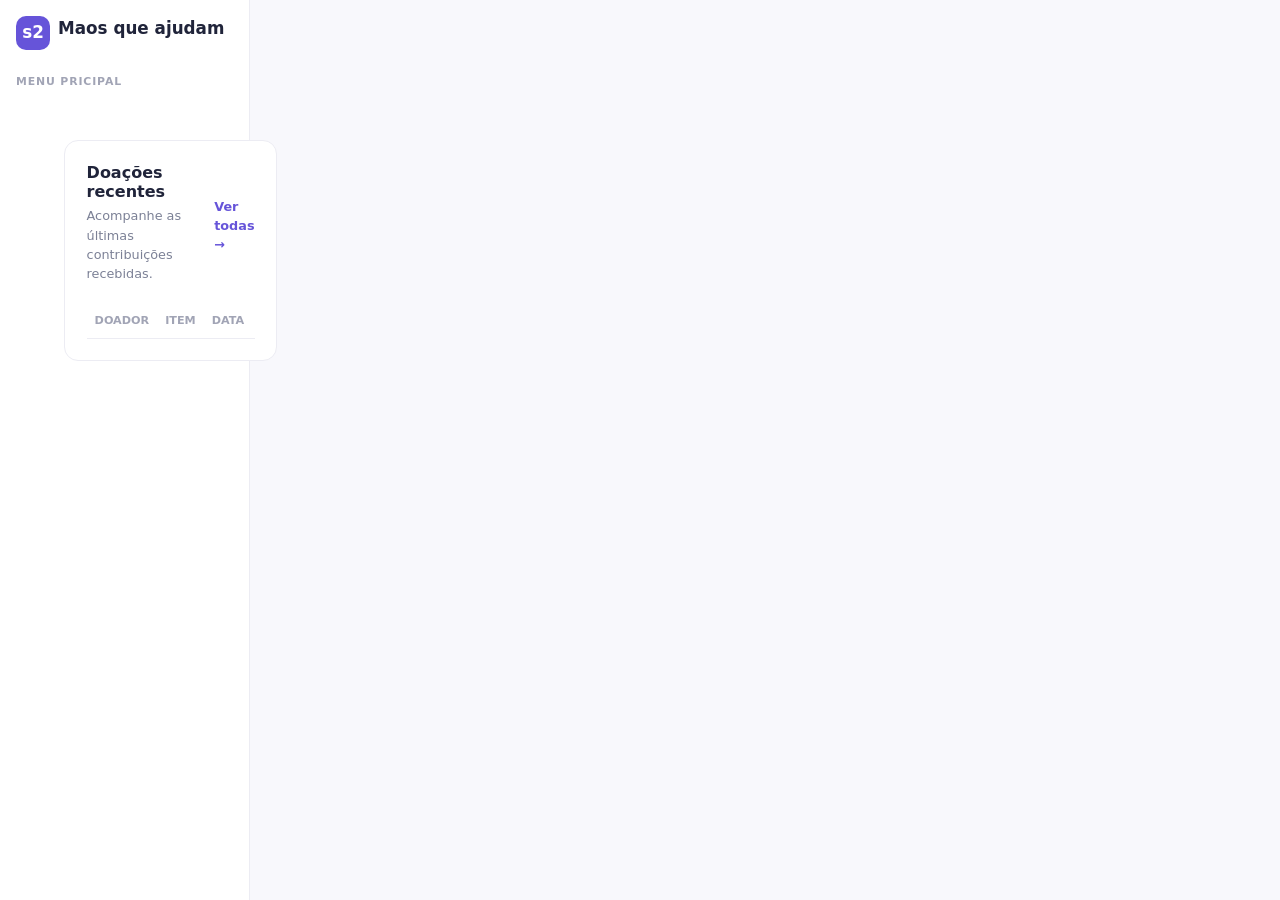
==== index.html @ 5769eb4e "Add files via upload" ====
<!DOCTYPE html>
<html lang="pt-br">

<head>
    <meta charset="UTF-8">
    <meta name="viewport" content="width=device-width, initial-scale=1.0">
    <title>Trabalho de Extensão</title>

    <link href="https://cdn.jsdelivr.net/npm/bootstrap@5.3.8/dist/css/bootstrap.min.css" rel="stylesheet"
        integrity="sha384-sRIl4kxILFvY47J16cr9ZwB07vP4J8+LH7qKQnuqkuIAvNWLzeN8tE5YBujZqJLB" crossorigin="anonymous">

    <link rel="stylesheet" href="SRC/cSS/stylesheet.css">

    


</head>

<body>



    <div class="app-shell">
        <aside class="sidebar p-3 ">
            <a class="brand d-flex align-center gap-2 mb-4" href="#">
                <span class="brand-mark">s2</span>
                <span>Maos que ajudam</span>
            </a>

          <p class="menu-label">Menu Pricipal</p>
          <nav class="nav flex-column" 

        </aside>
        <main class="main content" id="inicio">
            <section class="content-area">
                <div class="row g-4">
                    <div class="col-xl-8" id="doacoes">
                        <section class="panel h-100">
                            <div class="panel-heading d-flex justify-content-between align-items-center gap-2">
                                <div>
                                    <h2>Doações recentes</h2>
                                    <p>Acompanhe as últimas contribuições recebidas.</p>
                                </div><a href="#doacoes">Ver todas →</a>
                            </div>
                            <div class="table-responsive">
                                <table class="table align-middle mb-0">
                                    <thead>
                                        <tr>
                                            <th>Doador</th>
                                            <th>Item</th>
                                            <th>Data</th>
                                            <th>Status</th>
                                            <th>Valor</th>
                                        </tr>
                                    </thead>
                                    <tbody id="donations-table"></tbody>
                                </table>
                            </div>
                        </section>
                    </div>
                    <!--<div class="col-xl-4" id="necessidades">
                        <section class="panel h-100">
                            <div class="panel-heading">
                                <h2>Necessidades da ONG</h2>
                                <p>Itens que precisam de atenção.</p>
                            </div>
                            <div class="needs-list">
                                <div class="need-item"><span class="need-dot urgent"></span>
                                    <div><strong>Cestas básicas</strong><small>Faltam 24 unidades</small></div><span
                                        class="badge-soft red">Urgente</span>
                                </div>
                                <div class="need-item"><span class="need-dot"></span>
                                    <div><strong>Material escolar</strong><small>Faltam 60 kits</small></div><span
                                        class="badge-soft yellow">Atenção</span>
                                </div>
                                <div class="need-item"><span class="need-dot"></span>
                                    <div><strong>Roupas infantis</strong><small>Faltam 35 peças</small></div><span
                                        class="badge-soft green">Normal</span>
                                </div>
                            </div><button class="btn btn-outline-primary w-100 mt-3">Gerenciar necessidades</button>
                        </section>
                    </div>
                    <!-->
                </div>
            </section>
        </main>
    </div>



    <script src="https://cdn.jsdelivr.net/npm/bootstrap@5.3.8/dist/js/bootstrap.bundle.min.js"
        integrity="sha384-FKyoEForCGlyvwx9Hj09JcYn3nv7wiPVlz7YYwJrWVcXK/BmnVDxM+D2scQbITxI"
        crossorigin="anonymous"></script>

       <script src="src/app.js" type="module"></script>

</body>

</html>
---- SRC/cSS/stylesheet.css ----
:root {
    --ink: #20243a;
    --muted: #7c8196;
    --line: #ececf3;
    --primary: #6654d9;
    --bg: #f8f8fc;
}

* {
    box-sizing: border-box;
}

body {
    margin: 0;
    color: var(--ink);
    background: var(--bg);
    font-family: Inter, ui-sans-serif, system-ui, -apple-system, BlinkMacSystemFont, "Segoe UI", sans-serif;
}

.app-shell {
    display: flex;
    min-height: 100vh;
}

.sidebar {
    width: 250px;
    background: #fff;
    border-right: 1px solid var(--line);
    display: flex;
    flex-direction: column;
    flex-shrink: 0;
}

.brand {
    color: var(--ink);
    font-weight: 750;
    font-size: 1.05rem;
    text-decoration: none;
}

.brand-mark {
    display: grid;
    place-items: center;
    width: 34px;
    height: 34px;
    color: #fff;
    background: var(--primary);
    border-radius: 10px;
}

.menu-label,
.eyebrow {
    color: #a1a4b5;
    text-transform: uppercase;
    font-size: .68rem;
    font-weight: 700;
    letter-spacing: .08em;
}

.nav-link {
    color: #777c91;
    border-radius: 9px;
    padding: .7rem .85rem;
    font-size: .9rem;
}

.nav-link:hover,
.nav-link.active {
    color: var(--primary);
    background: #f0efff;
}

.nav-link span {
    margin-left: .55rem;
}

.sidebar-footer {
    margin-top: auto;
}

.main-content {
    flex: 1;
    min-width: 0;
}

.topbar {
    padding: 1.15rem 3rem;
    background: #fff;
    border-bottom: 1px solid var(--line);
}

.topbar h1 {
    font-weight: 750;
}

.icon-button {
    border: 0;
    background: transparent;
    color: var(--muted);
    font-size: 1.4rem;
}

.user-profile small {
    display: block;
    color: var(--muted);
    font-size: .72rem;
}

.avatar {
    display: grid;
    place-items: center;
    width: 38px;
    height: 38px;
    border-radius: 50%;
    color: #fff;
    background-color: #e78e6e;
    font-size: .75rem;
    font-weight: 700;
}

.content-area {
    max-width: 1400px;
    padding: 2.1rem 3rem;
    margin: auto;
}

.welcome h2 {
    font-weight: 750;
}

.btn-primary {
    --bs-btn-bg: var(--primary);
    --bs-btn-border-color: var(--primary);
    --bs-btn-hover-bg: #5544c6;
    --bs-btn-hover-border-color: #5544c6;
}

.stat-card,
.panel {
    background: #fff;
    border: 1px solid var(--line);
    border-radius: 14px;
}

.stat-card {
    padding: 1.2rem;
    height: 100%;
}

.stat-icon {
    display: grid;
    place-items: center;
    width: 38px;
    height: 38px;
    border-radius: 10px;
    margin-bottom: 1rem;
    font-size: 1.15rem;
}

.purple {
    color: #6553d7;
    background: #efedff;
}

.orange {
    color: #df8b3d;
    background: #fff2e4;
}

.green {
    color: #42a477;
    background: #e7f8ef;
}

.blue {
    color: #4f8dd8;
    background: #e9f3ff;
}

.stat-card p,
.panel-heading p {
    color: var(--muted);
    font-size: .8rem;
    margin: 0 0 .35rem;
}

.stat-card strong {
    display: block;
    font-size: 1.55rem;
    margin-bottom: .45rem;
}

.stat-card small,
.positive,
.warning {
    font-size: .74rem;
}

.positive {
    color: #35a675;
}

.warning {
    color: #e09a38;
}

.panel {
    padding: 1.35rem;
}

.panel-heading {
    margin-bottom: 1rem;
}

.panel-heading h2 {
    font-size: 1rem;
    font-weight: 750;
    margin: 0 0 .35rem;
}

.panel-heading a {
    color: var(--primary);
    text-decoration: none;
    font-size: .8rem;
    font-weight: 650;
}

.table {
    --bs-table-border-color: var(--line);
    font-size: .82rem;
}

.table th {
    color: #a1a4b5;
    font-size: .7rem;
    font-weight: 700;
    text-transform: uppercase;
}

.table td {
    color: #5f6479;
}

.table td strong {
    color: var(--ink);
    display: block;
}

.table td small,
.need-item small,
.volunteer-row small {
    display: block;
    color: var(--muted);
    font-size: .74rem;
}

.badge-soft {
    border-radius: 99px;
    padding: .35rem .6rem;
    font-size: .68rem;
    font-weight: 700;
}

.badge-soft.green {
    background: #e7f8ef;
    color: #37986c;
}

.badge-soft.red {
    background: #fff0f0;
    color: #d96c6c;
}

.badge-soft.yellow {
    background: #fff6df;
    color: #c8912c;
}

.badge-soft.blue {
    background: #e9f3ff;
    color: #4f8dd8;
}

.need-item {
    display: flex;
    align-items: center;
    gap: .7rem;
    padding: .85rem 0;
    border-bottom: 1px solid var(--line);
}

.need-item:last-child {
    border-bottom: 0;
}

.need-item div {
    flex: 1;
}

.need-item strong {
    display: block;
    font-size: .83rem;
}

.need-dot {
    width: 9px;
    height: 9px;
    background: #efb64f;
    border-radius: 50%;
}

.need-dot.urgent {
    background: #e56e70;
}

.volunteer-row {
    display: flex;
    align-items: center;
    gap: 1rem;
}

.volunteer-avatars {
    display: flex;
    padding-left: 8px;
}

.volunteer-avatars span {
    display: grid;
    place-items: center;
    width: 34px;
    height: 34px;
    margin-left: -8px;
    border: 2px solid #fff;
    border-radius: 50%;
    color: #fff;
    background: #8d78d9;
    font-size: .65rem;
    font-weight: 700;
}

.volunteer-avatars span:nth-child(2) {
    background: #e79a78;
}

.volunteer-avatars span:nth-child(3) {
    background: #70b796;
}

.volunteer-avatars span:nth-child(4) {
    background: #e5e5ee;
    color: #6e7186;
}

@media (max-width: 767px) {
    .sidebar {
        width: 68px;
        padding: .75rem !important;
        align-items: center;
    }

    .brand {
        font-size: 0;
    }

    .brand-mark {
        font-size: 1rem;
    }

    .menu-label,
    .nav-link span {
        display: none;
    }

    .nav-link {
        padding: .75rem;
        font-size: 1.1rem;
    }

    .topbar,
    .content-area {
        padding-left: 1rem;
        padding-right: 1rem;
    }

    .welcome {
        align-items: flex-start !important;
        flex-direction: column;
    }

    .volunteer-row {
        align-items: flex-start;
        flex-wrap: wrap;
    }

    .volunteer-row .ms-auto {
        margin-left: 0 !important;
    }
}

.need-card {
    height: 100%;
    padding: 1rem;
    border: 1px solid var(--line);
    border-radius: 12px;
}

.need-card h3 {
    margin: 1rem 0 .35rem;
    font-size: .98rem;
}

.need-card p,
.need-card small {
    color: var(--muted);
    font-size: .78rem;
}
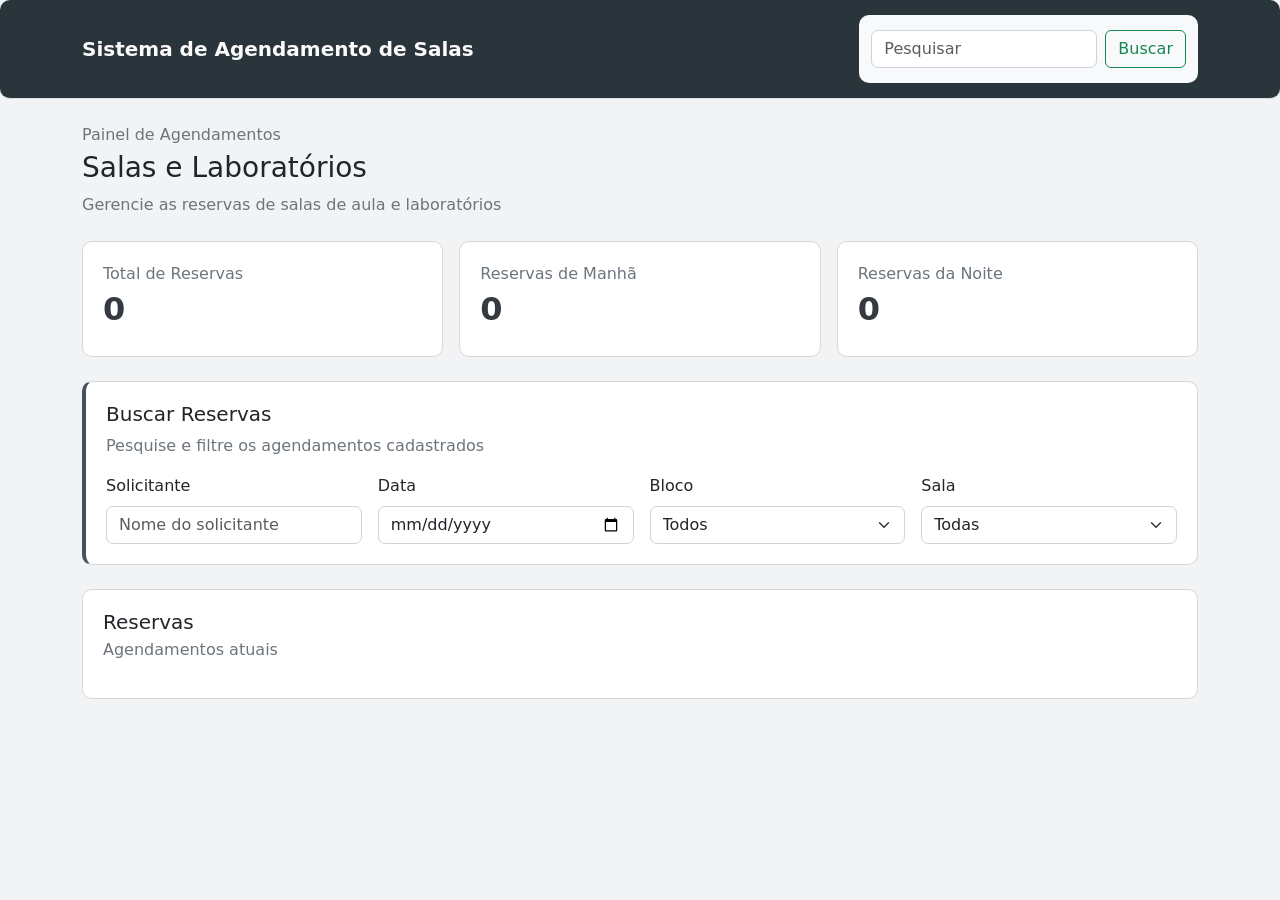
==== commit a73fdcb2: "feat: Construção da página inicial" ====
--- a/index.html
+++ b/index.html
@@ -4,95 +4,196 @@
 <head>
     <meta charset="UTF-8">
     <meta name="viewport" content="width=device-width, initial-scale=1.0">
-    <title>Trabalho de Extensão</title>
-
-    <link href="https://cdn.jsdelivr.net/npm/bootstrap@5.3.8/dist/css/bootstrap.min.css" rel="stylesheet"
-        integrity="sha384-sRIl4kxILFvY47J16cr9ZwB07vP4J8+LH7qKQnuqkuIAvNWLzeN8tE5YBujZqJLB" crossorigin="anonymous">
-
-    <link rel="stylesheet" href="SRC/cSS/stylesheet.css">
-
-    
-
-
+    <title>Reserva de Salas</title>
+    <link href="https://cdn.jsdelivr.net/npm/bootstrap@5.3.8/dist/css/bootstrap.min.css" rel="stylesheet">
+    <link rel="stylesheet" href="/src/css/style.css">
 </head>
 
 <body>
 
-
-
-    <div class="app-shell">
-        <aside class="sidebar p-3 ">
-            <a class="brand d-flex align-center gap-2 mb-4" href="#">
-                <span class="brand-mark">s2</span>
-                <span>Maos que ajudam</span>
-            </a>
-
-          <p class="menu-label">Menu Pricipal</p>
-          <nav class="nav flex-column" 
-
-        </aside>
-        <main class="main content" id="inicio">
-            <section class="content-area">
-                <div class="row g-4">
-                    <div class="col-xl-8" id="doacoes">
-                        <section class="panel h-100">
-                            <div class="panel-heading d-flex justify-content-between align-items-center gap-2">
-                                <div>
-                                    <h2>Doações recentes</h2>
-                                    <p>Acompanhe as últimas contribuições recebidas.</p>
-                                </div><a href="#doacoes">Ver todas →</a>
+    <nav class="navbar navbar-expand-lg navbar-custom border-bottom">
+            <div class="container">
+            <a class="navbar-brand fw-bold neon" href="#">Sistema de Agendamento de Salas</a>
+            <button class="navbar-toggler" type="button" data-bs-toggle="collapse" data-bs-target="#navbarPrincipal">
+                <span class="navbar-toggler-icon"></span>
+            </button>
+
+            <div class="navbar bg-body-tertiary">
+                <div class="container-fluid">
+                  <form class="d-flex" role="search">
+                    <input class="form-control me-2" type="search" placeholder="Pesquisar" aria-label="Search"/>
+                    <button class="btn btn-outline-success" type="submit">Buscar</button>
+                  </form>
+                </div>
+            </div>
+        </div>
+    </nav>
+
+    <main class="container py-4">
+
+        <div class="mb-4">
+            <p class="text-secondary mb-1">Painel de Agendamentos</p>
+            <h1 class="h3">Salas e Laboratórios</h1>
+            <p class="text-secondary">Gerencie as reservas de salas de aula e laboratórios</p>
+        </div>
+
+        <div class="row g-3 mb-4">
+            <div class="col-md-4">
+                <div class="card">
+                    <div class="card-body">
+                        <p class="text-secondary mb-1">Total de Reservas</p>
+                        <h2 id="totalReservas">0</h2>
+                    </div>
+                </div>
+            </div>
+
+            <div class="col-md-4">
+                <div class="card">
+                    <div class="card-body">
+                        <p class="text-secondary mb-1">Reservas de Manhã</p>
+                        <h2 id="totalManha">0</h2>
+                    </div>
+                </div>
+            </div>
+
+            <div class="col-md-4">
+                <div class="card">
+                    <div class="card-body">
+                        <p class="text-secondary mb-1">Reservas da Noite</p>
+                        <h2 id="totalNoite">0</h2>
+                    </div>
+                </div>
+            </div>
+        </div>
+
+        <div class="card mb-4" id="buscar">
+            <div class="card-body">
+                <h2 class="h5">Buscar Reservas</h2>
+                <p class="text-secondary">Pesquise e filtre os agendamentos cadastrados</p>
+
+                <div class="row g-3">
+                    <div class="col-md-3">
+                        <label class="form-label">Solicitante</label>
+                        <input type="text" class="form-control" id="filtroNome" placeholder="Nome do solicitante">
+                    </div>
+
+                    <div class="col-md-3">
+                        <label class="form-label">Data</label>
+                        <input type="date" class="form-control" id="filtroData">
+                    </div>
+
+                    <div class="col-md-3">
+                        <label class="form-label">Bloco</label>
+                        <select class="form-select" id="filtroBloco">
+                            <option value="">Todos</option>
+                        </select>
+                    </div>
+
+                    <div class="col-md-3">
+                        <label class="form-label">Sala</label>
+                        <select class="form-select" id="filtroSala">
+                            <option value="">Todas</option>
+                        </select>
+                    </div>
+                </div>
+            </div>
+        </div>
+
+        <div class="card">
+            <div class="card-body">
+
+                <div class="d-flex justify-content-between align-items-center mb-3">
+                    <div>
+                        <h2 class="h5 mb-1">Reservas</h2>
+                        <p class="text-secondary mb-0">Agendamentos atuais</p>
+                    </div>
+                </div>
+
+                <div id="alertaVazio" class="alert alert-info d-none">
+                    Ainda não foram realizadas reservas de salas.
+                </div>
+
+                <div id="listaReservas"></div>
+
+            </div>
+        </div>
+
+    </main>
+
+    <div class="modal fade" id="modalReserva" tabindex="-1">
+        <div class="modal-dialog modal-dialog-centered">
+            <div class="modal-content">
+
+                <div class="modal-header">
+                    <div>
+                        <h5 class="modal-title">Nova Reserva</h5>
+                        <small class="text-secondary">Preencha os dados do agendamento</small>
+                    </div>
+
+                    <button type="button" class="btn-close" data-bs-dismiss="modal"></button>
+                </div>
+
+                <div class="modal-body">
+
+                    <div id="alertaErro" class="alert alert-danger d-none"></div>
+
+                    <form id="formReserva">
+
+                        <div class="mb-3">
+                            <label class="form-label">Nome do Solicitante</label>
+                            <input type="text" class="form-control" id="solicitante" required>
+                        </div>
+
+                        <div class="row">
+                            <div class="col-md-6 mb-3">
+                                <label class="form-label">Bloco</label>
+                                <select class="form-select" id="bloco" required>
+                                    <option value="">Selecione</option>
+                                </select>
                             </div>
-                            <div class="table-responsive">
-                                <table class="table align-middle mb-0">
-                                    <thead>
-                                        <tr>
-                                            <th>Doador</th>
-                                            <th>Item</th>
-                                            <th>Data</th>
-                                            <th>Status</th>
-                                            <th>Valor</th>
-                                        </tr>
-                                    </thead>
-                                    <tbody id="donations-table"></tbody>
-                                </table>
+
+                            <div class="col-md-6 mb-3">
+                                <label class="form-label">Sala</label>
+                                <select class="form-select" id="sala" required>
+                                    <option value="">Selecione o bloco</option>
+                                </select>
                             </div>
-                        </section>
-                    </div>
-                    <!--<div class="col-xl-4" id="necessidades">
-                        <section class="panel h-100">
-                            <div class="panel-heading">
-                                <h2>Necessidades da ONG</h2>
-                                <p>Itens que precisam de atenção.</p>
-                            </div>
-                            <div class="needs-list">
-                                <div class="need-item"><span class="need-dot urgent"></span>
-                                    <div><strong>Cestas básicas</strong><small>Faltam 24 unidades</small></div><span
-                                        class="badge-soft red">Urgente</span>
-                                </div>
-                                <div class="need-item"><span class="need-dot"></span>
-                                    <div><strong>Material escolar</strong><small>Faltam 60 kits</small></div><span
-                                        class="badge-soft yellow">Atenção</span>
-                                </div>
-                                <div class="need-item"><span class="need-dot"></span>
-                                    <div><strong>Roupas infantis</strong><small>Faltam 35 peças</small></div><span
-                                        class="badge-soft green">Normal</span>
-                                </div>
-                            </div><button class="btn btn-outline-primary w-100 mt-3">Gerenciar necessidades</button>
-                        </section>
-                    </div>
-                    <!-->
-                </div>
-            </section>
-        </main>
+                        </div>
+
+                        <div class="mb-3">
+                            <label class="form-label">Data da Reserva</label>
+                            <input type="date" class="form-control" id="data" required>
+                        </div>
+
+                        <div class="mb-3">
+                            <label class="form-label">Turno</label>
+                            <select class="form-select" id="turno" required>
+                                <option value="">Selecione</option>
+                                <option value="Manhã">Manhã</option>
+                                <option value="Tarde">Tarde</option>
+                                <option value="Noite">Noite</option>
+                            </select>
+                        </div>
+
+                        <div class="d-flex gap-2">
+                            <button type="button" class="btn btn-outline-secondary w-50" data-bs-dismiss="modal">
+                                Cancelar
+                            </button>
+
+                            <button type="submit" class="btn btn-dark w-50">
+                                Reservar
+                            </button>
+                        </div>
+
+                    </form>
+                </div>
+
+            </div>
+        </div>
     </div>
 
-
-
-    <script src="https://cdn.jsdelivr.net/npm/bootstrap@5.3.8/dist/js/bootstrap.bundle.min.js"
-        integrity="sha384-FKyoEForCGlyvwx9Hj09JcYn3nv7wiPVlz7YYwJrWVcXK/BmnVDxM+D2scQbITxI"
-        crossorigin="anonymous"></script>
-
-       <script src="src/app.js" type="module"></script>
+    <script src="https://cdn.jsdelivr.net/npm/bootstrap@5.3.8/dist/js/bootstrap.bundle.min.js"></script>
+    <script type="module" src="src/app.js"></script>
 
 </body>
 
--- a/src/css/style.css
+++ b/src/css/style.css
@@ -0,0 +1,133 @@
+body {
+    background-color: #f1f3f5;
+    color: #212529;
+}
+
+.navbar {
+    background-color: #29343b;
+    padding: 15px 0;
+    border-radius: 10px;
+}
+
+.navbar-brand {
+    color: rgb(250, 250, 250);
+}
+
+.navbar-brand:hover {
+    color: #ffffff;
+}
+
+main {
+    max-width: 1100px;
+}
+
+h2 {
+    font-weight: 600;
+}
+
+.card {
+    border: 1px solid #d6d8db;
+    border-radius: 10px;
+    background-color: #ffffff;
+}
+
+.card-body {
+    padding: 20px;
+}
+
+.row .card {
+    transition: 0.2s;
+}
+
+.row .card:hover {
+    border-color: #adb5bd;
+}
+
+#totalReservas,
+#totalManha,
+#totalNoite {
+    font-size: 32px;
+    font-weight: bold;
+    color: #343a40;
+}
+
+.form-control,
+.form-select {
+    border-radius: 7px;
+    border: 1px solid #ced4da;
+}
+
+.form-control:focus,
+.form-select:focus {
+    border-color: #6c757d;
+    box-shadow: 0 0 0 3px rgba(108, 117, 125, 0.15);
+}
+
+.btn-dark {
+    background-color: #343a40;
+    border-color: #343a40;
+}
+
+.btn-dark:hover {
+    background-color: #212529;
+    border-color: #212529;
+}
+
+#buscar {
+    border-left: 4px solid #495057;
+}
+
+#listaReservas .reserva-card {
+    background-color: #f8f9fa;
+    border: 1px solid #dee2e6;
+    border-radius: 8px;
+    padding: 15px;
+    margin-bottom: 10px;
+}
+
+#listaReservas .reserva-card:hover {
+    background-color: #f1f3f5;
+}
+
+.modal-content {
+    border-radius: 12px;
+    border: none;
+}
+
+.modal-header {
+    background-color: #f8f9fa;
+}
+
+.alert-info {
+    background-color: #e9ecef;
+    border-color: #ced4da;
+    color: #495057;
+}
+
+@media (max-width: 900px) {
+    main {
+        padding-left: 400px;
+        padding-right: 400px;
+    }
+
+    .navbar form {
+        margin-top: 15px;
+        width: 100%;
+    }
+
+    .navbar form input {
+        width: 100%;
+    }
+}
+
+.neon {
+    transition: 0.3s;
+}
+
+.neon:hover {
+    color: #1b913e;
+    text-shadow:
+        0 0 5px #e3ebe5,
+        0 0 10px #e3ebe5,
+        0 0 20px #e3ebe5,
+    }        
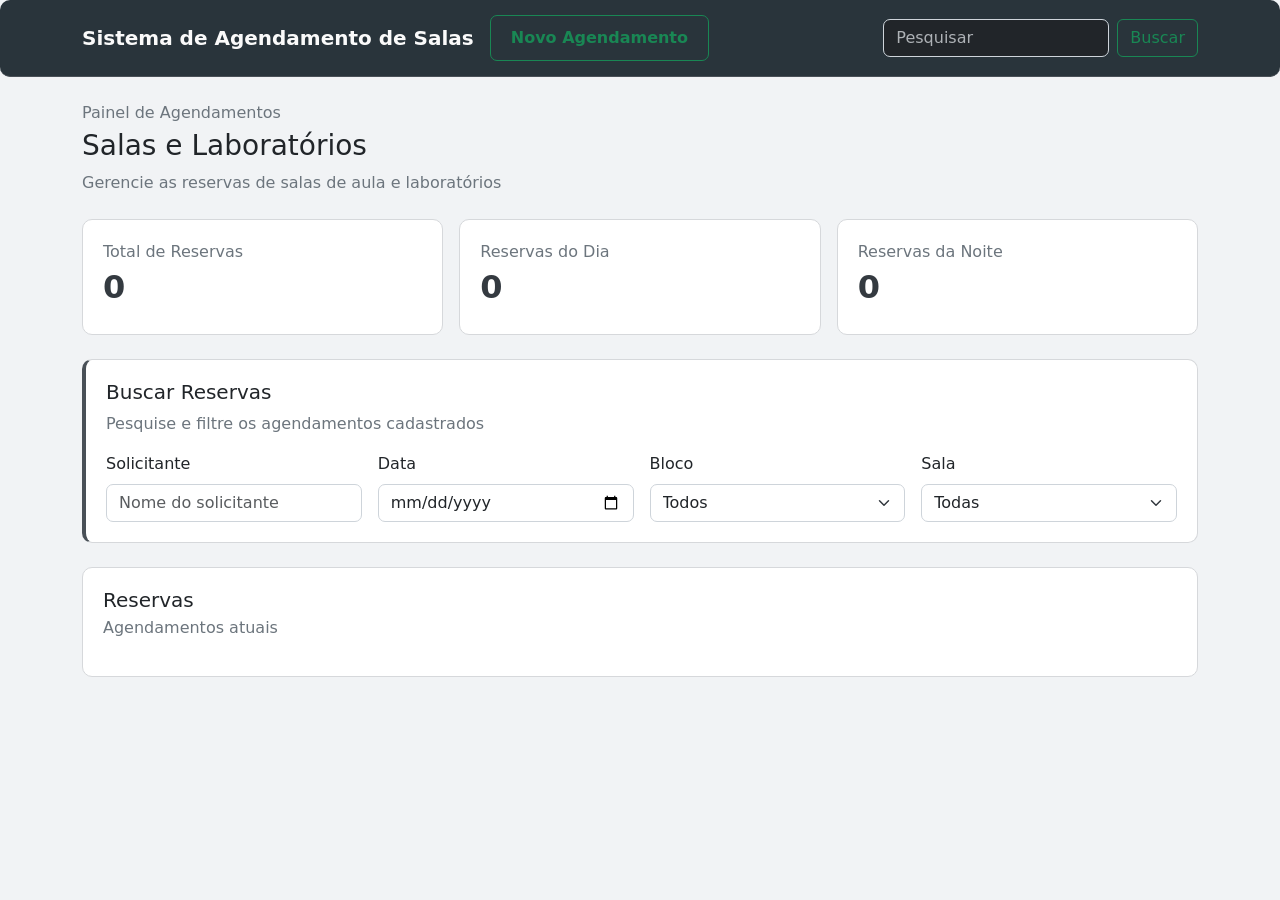
==== commit 1ecd13b5: "fontes butoes HTML" ====
--- a/index.html
+++ b/index.html
@@ -4,28 +4,32 @@
 <head>
     <meta charset="UTF-8">
     <meta name="viewport" content="width=device-width, initial-scale=1.0">
-    <title>Reserva de Salas</title>
+    <title>Sistema de Agendamento de Salas</title>
     <link href="https://cdn.jsdelivr.net/npm/bootstrap@5.3.8/dist/css/bootstrap.min.css" rel="stylesheet">
-    <link rel="stylesheet" href="/src/css/style.css">
+    <link rel="stylesheet" href="src/css/style.css">
 </head>
 
 <body>
 
-    <nav class="navbar navbar-expand-lg navbar-custom border-bottom">
+    <nav class="navbar navbar-expand-lg border-bottom" data-bs-theme="dark">
             <div class="container">
             <a class="navbar-brand fw-bold neon" href="#">Sistema de Agendamento de Salas</a>
-            <button class="navbar-toggler" type="button" data-bs-toggle="collapse" data-bs-target="#navbarPrincipal">
+            <button class="navbar-toggler" type="button" data-bs-toggle="collapse" data-bs-target="#navConteudo">
                 <span class="navbar-toggler-icon"></span>
             </button>
 
-            <div class="navbar bg-body-tertiary">
-                <div class="container-fluid">
-                  <form class="d-flex" role="search">
+            
+                <div class="collapse navbar-collapse" id="navConteudo">
+                    <button class="btn btn-outline-success btn-agendar" type="button"
+                     data-bs-toggle="modal" data-bs-target="#modalReserva">
+                        Novo Agendamento
+                     </button>
+                     <form class="d-flex ms-auto" role="search">
                     <input class="form-control me-2" type="search" placeholder="Pesquisar" aria-label="Search"/>
-                    <button class="btn btn-outline-success" type="submit">Buscar</button>
+                    <button class="btn btn-outline-success" type="button">Buscar</button>
                   </form>
                 </div>
-            </div>
+            
         </div>
     </nav>
 
@@ -50,7 +54,7 @@
             <div class="col-md-4">
                 <div class="card">
                     <div class="card-body">
-                        <p class="text-secondary mb-1">Reservas de Manhã</p>
+                        <p class="text-secondary mb-1">Reservas do Dia</p>
                         <h2 id="totalManha">0</h2>
                     </div>
                 </div>
--- a/src/css/style.css
+++ b/src/css/style.css
@@ -15,6 +15,13 @@
 
 .navbar-brand:hover {
     color: #ffffff;
+}
+
+.btn-agendar{
+   border-radius: 7px;
+   padding: 10px 20px;
+   font-weight: 600;
+
 }
 
 main {
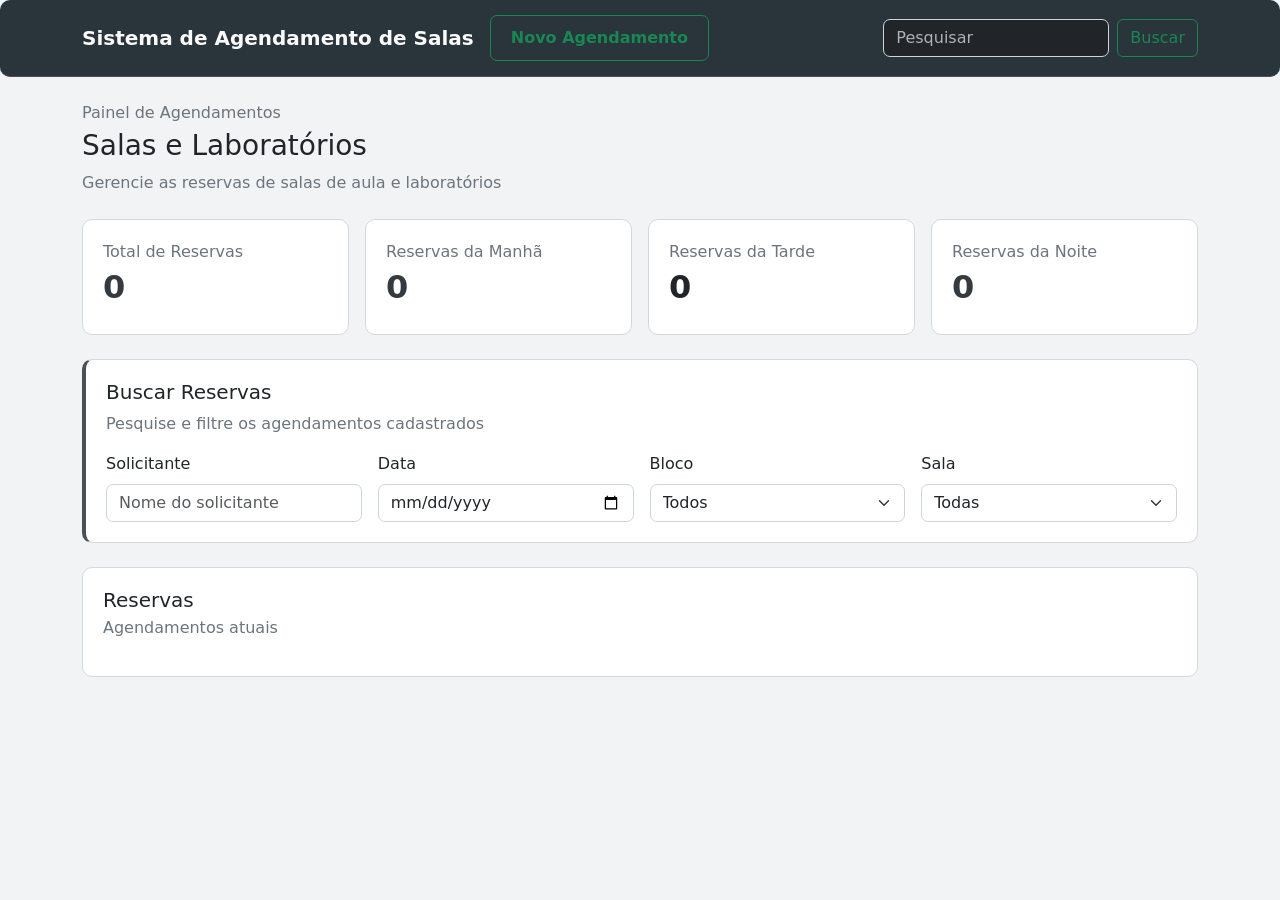
==== commit ec9a11c8: "Reservas manhã e tarde" ====
--- a/index.html
+++ b/index.html
@@ -42,7 +42,7 @@
         </div>
 
         <div class="row g-3 mb-4">
-            <div class="col-md-4">
+            <div class="col-md-3">
                 <div class="card">
                     <div class="card-body">
                         <p class="text-secondary mb-1">Total de Reservas</p>
@@ -51,16 +51,25 @@
                 </div>
             </div>
 
-            <div class="col-md-4">
-                <div class="card">
-                    <div class="card-body">
-                        <p class="text-secondary mb-1">Reservas do Dia</p>
+            <div class="col-md-3">
+                <div class="card">
+                    <div class="card-body">
+                        <p class="text-secondary mb-1">Reservas da Manhã</p>
                         <h2 id="totalManha">0</h2>
                     </div>
                 </div>
             </div>
 
-            <div class="col-md-4">
+            <div class="col-md-3">
+                <div class="card">
+                    <div class="card-body">
+                        <p class="text-secondary mb-1">Reservas da Tarde</p>
+                        <h2 id="totalTarde">0</h2>
+                    </div>
+                </div>
+            </div>
+
+            <div class="col-md-3">
                 <div class="card">
                     <div class="card-body">
                         <p class="text-secondary mb-1">Reservas da Noite</p>
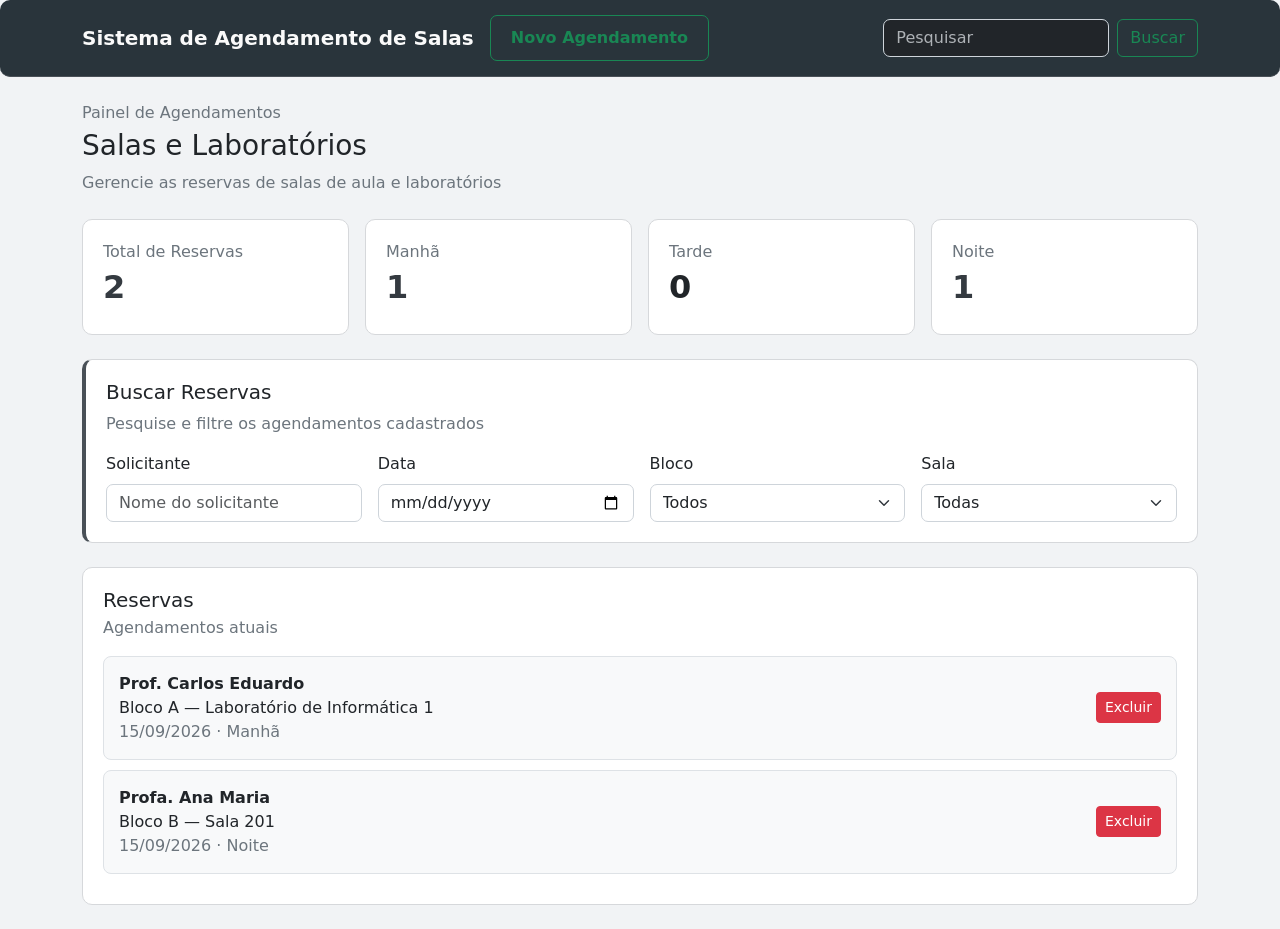
==== commit 6ea409d4: "feito" ====
--- a/index.html
+++ b/index.html
@@ -24,8 +24,9 @@
                      data-bs-toggle="modal" data-bs-target="#modalReserva">
                         Novo Agendamento
                      </button>
-                     <form class="d-flex ms-auto" role="search">
-                    <input class="form-control me-2" type="search" placeholder="Pesquisar" aria-label="Search"/>
+                     <form class="d-flex ms-auto" role="search" id="formBuscaTopo">
+                    <input class="form-control me-2" type="search" placeholder="Pesquisar" aria-label="Search"/
+                     id="buscaTopo"/>
                     <button class="btn btn-outline-success" type="button">Buscar</button>
                   </form>
                 </div>
@@ -45,7 +46,7 @@
             <div class="col-md-3">
                 <div class="card">
                     <div class="card-body">
-                        <p class="text-secondary mb-1">Total de Reservas</p>
+                        <p class="text-secondary mb-1">Total de Reservas </p>
                         <h2 id="totalReservas">0</h2>
                     </div>
                 </div>
@@ -54,7 +55,7 @@
             <div class="col-md-3">
                 <div class="card">
                     <div class="card-body">
-                        <p class="text-secondary mb-1">Reservas da Manhã</p>
+                        <p class="text-secondary mb-1">Manhã</p>
                         <h2 id="totalManha">0</h2>
                     </div>
                 </div>
@@ -63,7 +64,7 @@
             <div class="col-md-3">
                 <div class="card">
                     <div class="card-body">
-                        <p class="text-secondary mb-1">Reservas da Tarde</p>
+                        <p class="text-secondary mb-1">Tarde</p>
                         <h2 id="totalTarde">0</h2>
                     </div>
                 </div>
@@ -72,7 +73,7 @@
             <div class="col-md-3">
                 <div class="card">
                     <div class="card-body">
-                        <p class="text-secondary mb-1">Reservas da Noite</p>
+                        <p class="text-secondary mb-1">Noite</p>
                         <h2 id="totalNoite">0</h2>
                     </div>
                 </div>
@@ -125,7 +126,9 @@
                 <div id="alertaVazio" class="alert alert-info d-none">
                     Ainda não foram realizadas reservas de salas.
                 </div>
-
+                 
+                
+                <!-- linha 4 ui.js, quando rodar o UI.JS renderiza a lista e injeta na na div #listaReservas da linha 131 -->
                 <div id="listaReservas"></div>
 
             </div>
--- a/src/css/style.css
+++ b/src/css/style.css
@@ -112,12 +112,7 @@
 }
 
 @media (max-width: 900px) {
-    main {
-        padding-left: 400px;
-        padding-right: 400px;
-    }
-
-    .navbar form {
+       .navbar form {
         margin-top: 15px;
         width: 100%;
     }
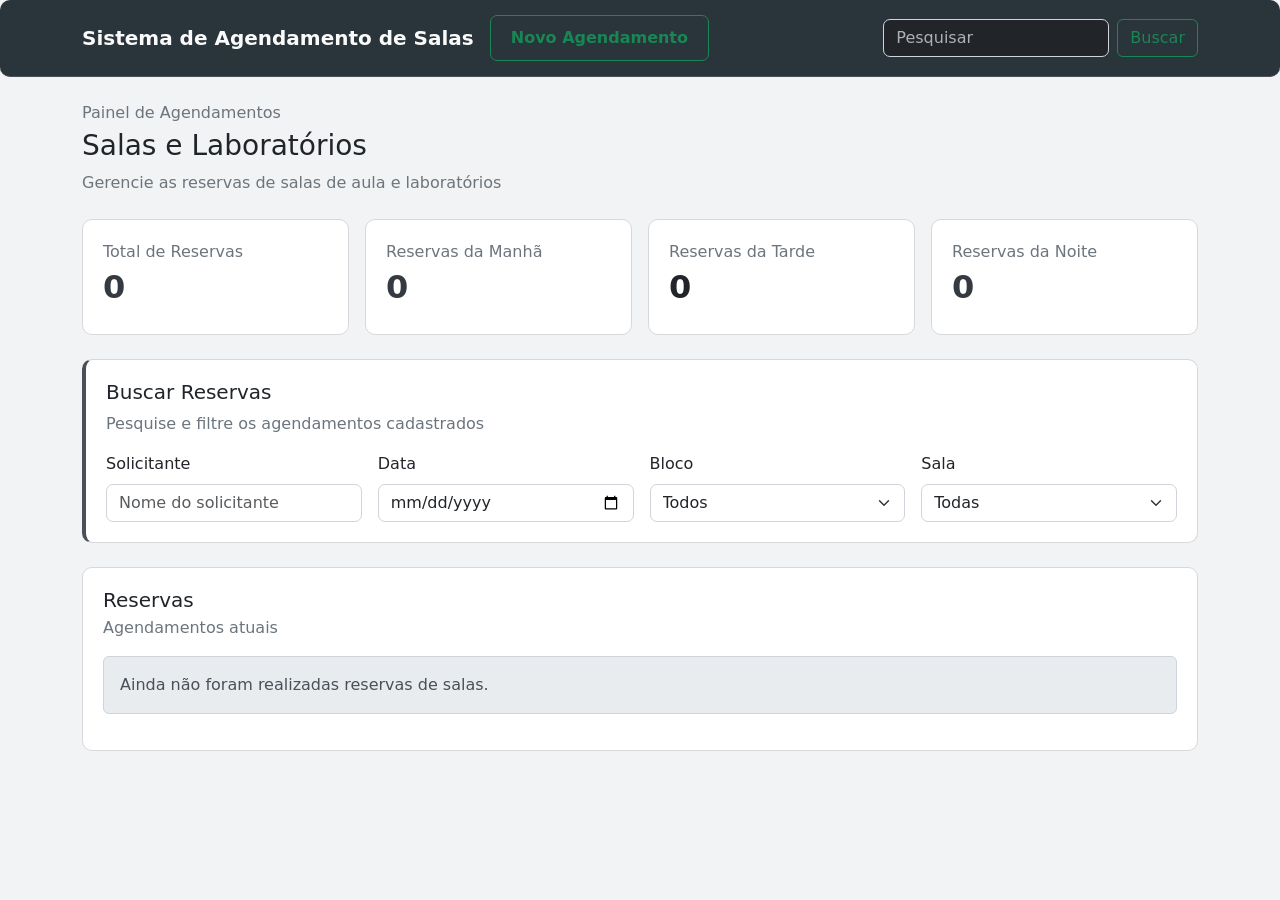
==== commit efa4858a: "finalizado" ====
--- a/index.html
+++ b/index.html
@@ -24,9 +24,8 @@
                      data-bs-toggle="modal" data-bs-target="#modalReserva">
                         Novo Agendamento
                      </button>
-                     <form class="d-flex ms-auto" role="search" id="formBuscaTopo">
-                    <input class="form-control me-2" type="search" placeholder="Pesquisar" aria-label="Search"/
-                     id="buscaTopo"/>
+                     <form class="d-flex ms-auto" role="search">
+                    <input class="form-control me-2" type="search" placeholder="Pesquisar" aria-label="Search"/>
                     <button class="btn btn-outline-success" type="button">Buscar</button>
                   </form>
                 </div>
@@ -46,7 +45,7 @@
             <div class="col-md-3">
                 <div class="card">
                     <div class="card-body">
-                        <p class="text-secondary mb-1">Total de Reservas </p>
+                        <p class="text-secondary mb-1">Total de Reservas</p>
                         <h2 id="totalReservas">0</h2>
                     </div>
                 </div>
@@ -55,7 +54,7 @@
             <div class="col-md-3">
                 <div class="card">
                     <div class="card-body">
-                        <p class="text-secondary mb-1">Manhã</p>
+                        <p class="text-secondary mb-1">Reservas da Manhã</p>
                         <h2 id="totalManha">0</h2>
                     </div>
                 </div>
@@ -64,7 +63,7 @@
             <div class="col-md-3">
                 <div class="card">
                     <div class="card-body">
-                        <p class="text-secondary mb-1">Tarde</p>
+                        <p class="text-secondary mb-1">Reservas da Tarde</p>
                         <h2 id="totalTarde">0</h2>
                     </div>
                 </div>
@@ -73,7 +72,7 @@
             <div class="col-md-3">
                 <div class="card">
                     <div class="card-body">
-                        <p class="text-secondary mb-1">Noite</p>
+                        <p class="text-secondary mb-1">Reservas da Noite</p>
                         <h2 id="totalNoite">0</h2>
                     </div>
                 </div>
@@ -126,9 +125,7 @@
                 <div id="alertaVazio" class="alert alert-info d-none">
                     Ainda não foram realizadas reservas de salas.
                 </div>
-                 
-                
-                <!-- linha 4 ui.js, quando rodar o UI.JS renderiza a lista e injeta na na div #listaReservas da linha 131 -->
+
                 <div id="listaReservas"></div>
 
             </div>
--- a/src/css/style.css
+++ b/src/css/style.css
@@ -112,7 +112,12 @@
 }
 
 @media (max-width: 900px) {
-       .navbar form {
+    main {
+        padding-left: 400px;
+        padding-right: 400px;
+    }
+
+    .navbar form {
         margin-top: 15px;
         width: 100%;
     }
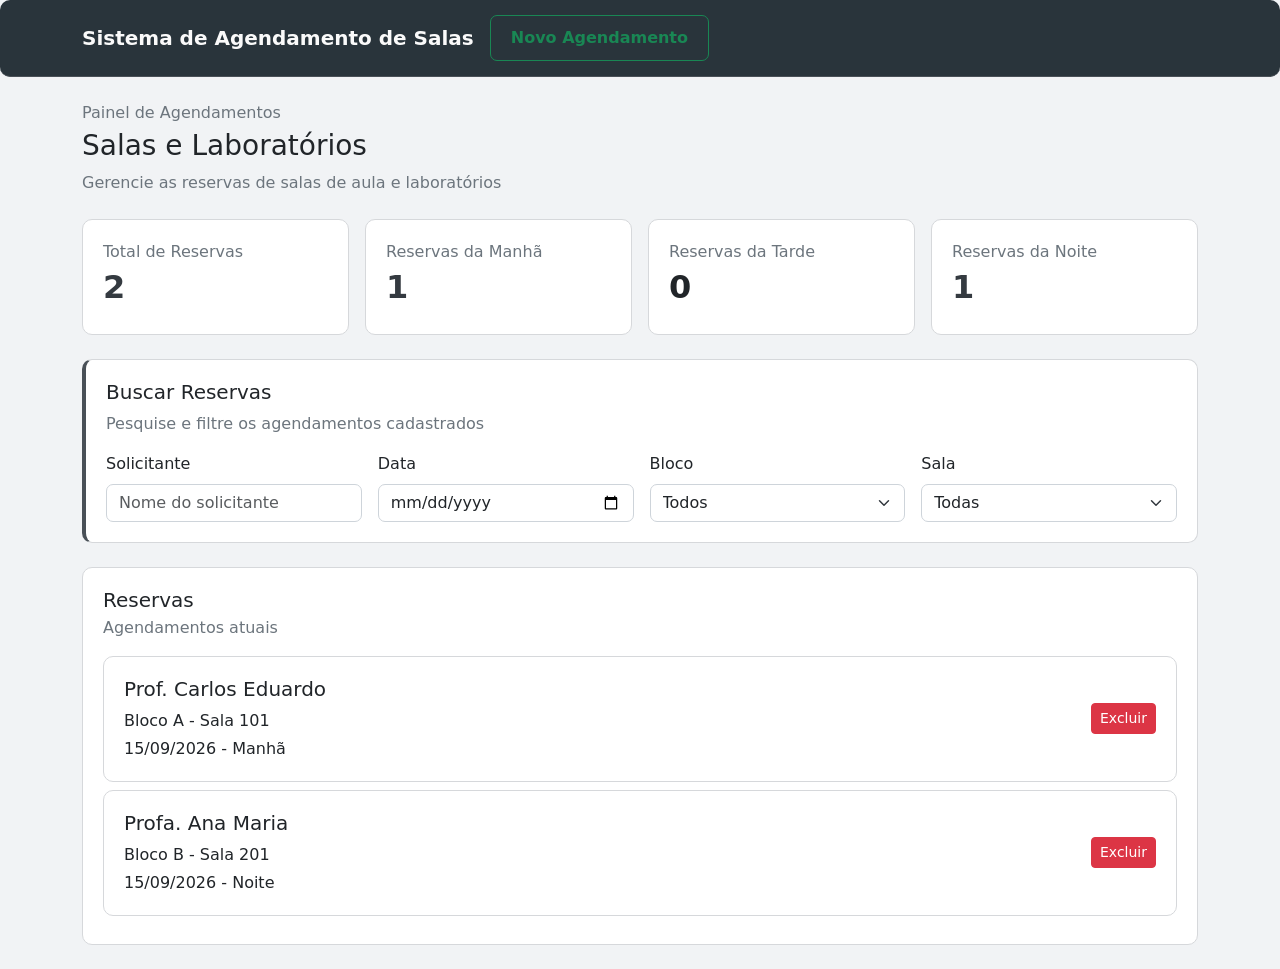
==== commit 7d571f4f: "feat: Alteração final" ====
--- a/index.html
+++ b/index.html
@@ -12,35 +12,26 @@
 <body>
 
     <nav class="navbar navbar-expand-lg border-bottom" data-bs-theme="dark">
-            <div class="container">
+        <div class="container">
             <a class="navbar-brand fw-bold neon" href="#">Sistema de Agendamento de Salas</a>
             <button class="navbar-toggler" type="button" data-bs-toggle="collapse" data-bs-target="#navConteudo">
                 <span class="navbar-toggler-icon"></span>
             </button>
-
-            
-                <div class="collapse navbar-collapse" id="navConteudo">
-                    <button class="btn btn-outline-success btn-agendar" type="button"
-                     data-bs-toggle="modal" data-bs-target="#modalReserva">
-                        Novo Agendamento
-                     </button>
-                     <form class="d-flex ms-auto" role="search">
-                    <input class="form-control me-2" type="search" placeholder="Pesquisar" aria-label="Search"/>
-                    <button class="btn btn-outline-success" type="button">Buscar</button>
-                  </form>
-                </div>
-            
+            <div class="collapse navbar-collapse" id="navConteudo">
+                <button class="btn btn-outline-success btn-agendar" type="button"
+                    data-bs-toggle="modal" data-bs-target="#modalReserva">
+                    Novo Agendamento
+                </button>
+            </div>
         </div>
     </nav>
 
     <main class="container py-4">
-
         <div class="mb-4">
             <p class="text-secondary mb-1">Painel de Agendamentos</p>
             <h1 class="h3">Salas e Laboratórios</h1>
             <p class="text-secondary">Gerencie as reservas de salas de aula e laboratórios</p>
         </div>
-
         <div class="row g-3 mb-4">
             <div class="col-md-3">
                 <div class="card">
@@ -50,7 +41,6 @@
                     </div>
                 </div>
             </div>
-
             <div class="col-md-3">
                 <div class="card">
                     <div class="card-body">
@@ -59,7 +49,6 @@
                     </div>
                 </div>
             </div>
-
             <div class="col-md-3">
                 <div class="card">
                     <div class="card-body">
@@ -68,7 +57,6 @@
                     </div>
                 </div>
             </div>
-
             <div class="col-md-3">
                 <div class="card">
                     <div class="card-body">
@@ -78,30 +66,25 @@
                 </div>
             </div>
         </div>
-
         <div class="card mb-4" id="buscar">
             <div class="card-body">
                 <h2 class="h5">Buscar Reservas</h2>
                 <p class="text-secondary">Pesquise e filtre os agendamentos cadastrados</p>
-
                 <div class="row g-3">
                     <div class="col-md-3">
                         <label class="form-label">Solicitante</label>
                         <input type="text" class="form-control" id="filtroNome" placeholder="Nome do solicitante">
                     </div>
-
                     <div class="col-md-3">
                         <label class="form-label">Data</label>
                         <input type="date" class="form-control" id="filtroData">
                     </div>
-
                     <div class="col-md-3">
                         <label class="form-label">Bloco</label>
                         <select class="form-select" id="filtroBloco">
                             <option value="">Todos</option>
                         </select>
                     </div>
-
                     <div class="col-md-3">
                         <label class="form-label">Sala</label>
                         <select class="form-select" id="filtroSala">
@@ -111,52 +94,38 @@
                 </div>
             </div>
         </div>
-
         <div class="card">
             <div class="card-body">
-
                 <div class="d-flex justify-content-between align-items-center mb-3">
                     <div>
                         <h2 class="h5 mb-1">Reservas</h2>
                         <p class="text-secondary mb-0">Agendamentos atuais</p>
                     </div>
                 </div>
-
                 <div id="alertaVazio" class="alert alert-info d-none">
                     Ainda não foram realizadas reservas de salas.
                 </div>
-
                 <div id="listaReservas"></div>
-
             </div>
         </div>
-
     </main>
-
     <div class="modal fade" id="modalReserva" tabindex="-1">
         <div class="modal-dialog modal-dialog-centered">
             <div class="modal-content">
-
                 <div class="modal-header">
                     <div>
                         <h5 class="modal-title">Nova Reserva</h5>
                         <small class="text-secondary">Preencha os dados do agendamento</small>
                     </div>
-
                     <button type="button" class="btn-close" data-bs-dismiss="modal"></button>
                 </div>
-
                 <div class="modal-body">
-
                     <div id="alertaErro" class="alert alert-danger d-none"></div>
-
                     <form id="formReserva">
-
                         <div class="mb-3">
                             <label class="form-label">Nome do Solicitante</label>
                             <input type="text" class="form-control" id="solicitante" required>
                         </div>
-
                         <div class="row">
                             <div class="col-md-6 mb-3">
                                 <label class="form-label">Bloco</label>
@@ -164,7 +133,6 @@
                                     <option value="">Selecione</option>
                                 </select>
                             </div>
-
                             <div class="col-md-6 mb-3">
                                 <label class="form-label">Sala</label>
                                 <select class="form-select" id="sala" required>
@@ -172,12 +140,10 @@
                                 </select>
                             </div>
                         </div>
-
                         <div class="mb-3">
                             <label class="form-label">Data da Reserva</label>
                             <input type="date" class="form-control" id="data" required>
                         </div>
-
                         <div class="mb-3">
                             <label class="form-label">Turno</label>
                             <select class="form-select" id="turno" required>
@@ -187,20 +153,16 @@
                                 <option value="Noite">Noite</option>
                             </select>
                         </div>
-
                         <div class="d-flex gap-2">
                             <button type="button" class="btn btn-outline-secondary w-50" data-bs-dismiss="modal">
                                 Cancelar
                             </button>
-
                             <button type="submit" class="btn btn-dark w-50">
                                 Reservar
                             </button>
                         </div>
-
                     </form>
                 </div>
-
             </div>
         </div>
     </div>
